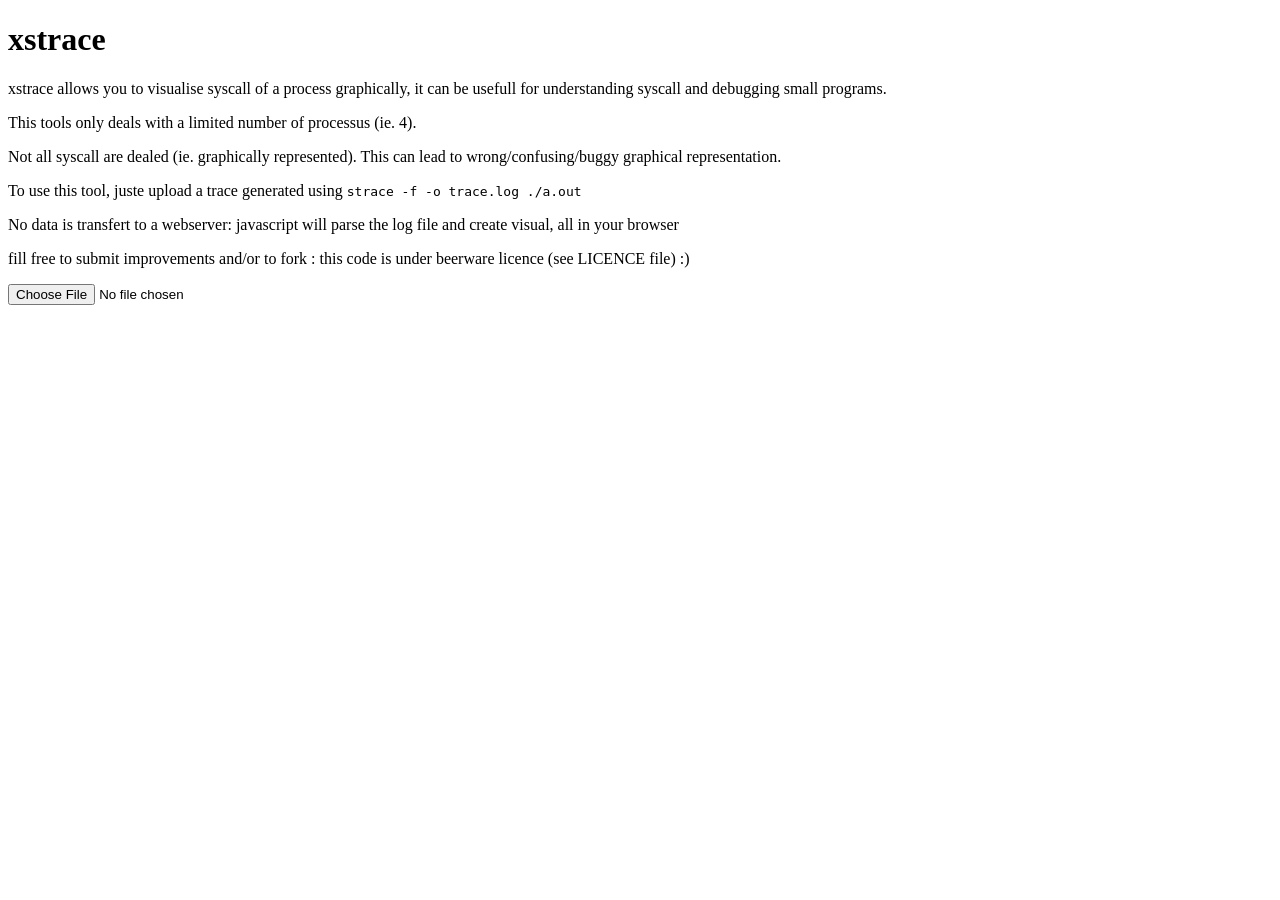
==== xstrace.html @ 34f232c5 "add dup" ====
<!DOCTYPE html>
<html>
  <head>
    <style>
      #SVG{
	  width: 100%;
	  height: 100%;
      }
      
      #SVGdiv {
	  position: absolute;
	  top: 0;
	  left: 0;
	  right: 0;
	  bottom: 0;
      }
    </style>
      
<script src="https://ajax.googleapis.com/ajax/libs/jquery/3.6.1/jquery.min.js"></script>
<script>
  var traces=[];
  var process={}
  var current=0;

  var pending_cb=[];

  function create_line(id,x1,y1,x2,y2){
      var newLine = document.createElementNS('http://www.w3.org/2000/svg','line');
      newLine.setAttribute('id',id);
      newLine.setAttribute('x1',x1);
      newLine.setAttribute('y1',y1);
      newLine.setAttribute('x2',x2);
      newLine.setAttribute('y2',y2);
      newLine.setAttribute('stroke',"black");
      return newLine;
  }
  
  function get(id){
      return $("#SVG")[0].contentDocument.getElementById(id);
  }

  
  function exec_sc(trace,prefix){
      console.log("exec cb: ",trace);
      // update binary
      var bin=trace['raw'].split('"')[1];
      get(prefix+"_BIN").innerHTML=bin;      
  }

  function open_sc(trace,prefix){
      var fd=trace['return']; 
      get(prefix+"_FD"+fd).style.fill="blue";
      // add line
      var f=get(prefix+"_FD"+fd).getBBox();
      var t=get(prefix+"_FD"+fd+"D").getBBox();
      var l=create_line(prefix+"fdl"+fd,f.x+f.width/2,f.y+f.height/2,t.x,t.y+t.height/2);
//      l.style.stroke="black";
      $("#SVG")[0].contentDocument.documentElement.append(l);
      // find free slote in file system:
      var i=0;
      while(i<=16 && get('K_F'+i).innerHTML!='') ++i;
      var fn=trace['raw'].split(',')[1]; // the filename
      get('K_F'+i).innerHTML=fn;
      var g=get('K_F'+i).getBBox();
      $("#SVG")[0].contentDocument.documentElement.append(create_line(prefix+"fdll"+fd,t.x+t.width,t.y+t.height/2,g.x,g.y+g.height/2));
      // TODO: add position and rights in second column
      var r='';
      if (trace['raw'].includes("O_RDWR")) r='RW';
      else if (trace['raw'].includes("O_RDONLY")) r='R';
      else if (trace['raw'].includes("O_WRONLY")) r='W';
      r=r+'/'+0; // 0 is the position in file
      get(prefix+"_FD"+fd+"DT").innerHTML=r;
  }

  
  function close_cb(trace,prefix){
      get(prefix+'_FD'+trace['args']).style.fill="none";
      get(prefix+'_FD'+trace['args']+'DT').innerHTML='';
      // remove lines
      var x=get(prefix+'fdl'+trace['args']);
      if (x!==null) x.remove();
      x=get(prefix+'fdll'+trace['args']);
      if (x!==null) x.remove();
  }

  function readwrite_cb(trace,prefix){
      var col="red";
      if (trace['sc'].includes('read'))  col="green";
      var fd=trace['args'].split(',')[0];
      var x=get(prefix+"_FD"+fd);      
      var l1=get(prefix+'fdl'+fd);
      var l2=get(prefix+'fdll'+fd);
      x.style.stroke=col;
      x.style.fill=col;
      if (l1) l1.style.stroke=col;
      if (l2) l2.style.stroke=col;
      pending_cb.push(function(){
	  x.style.stroke="black";
	  x.style.fill="blue";
	  if (l1) l1.style.stroke="black";
	  if (l2) l2.style.stroke="black";	  
      });
  }

  function dup_cb(trace,prefix){
      console.log("dup sc : ");
      console.log(trace);
      var src=trace['args'];
      var dst=trace['return'];
      // draw a line drom dst fdd to src fdd
      get(prefix+"_FD"+dst).style.fill="blue";   
      var f=get(prefix+"_FD"+dst).getBBox();   
      var t=get(prefix+"_FD"+src+"D").getBBox();
      var l=create_line(prefix+"fdl"+dst,f.x+f.width/2,f.y+f.height/2,t.x,t.y+t.height/2);
      $("#SVG")[0].contentDocument.documentElement.append(l);
  }
  
  var sc_callback={'execve':exec_sc,'openat':open_sc,'close':close_cb,'read':readwrite_cb,'pread64':readwrite_cb,'write':readwrite_cb,'dup':dup_cb};

  function next_trace(){
      console.log("next trace");
      pending_cb.forEach(function(cb){cb();});
      pending_cb=[];
      if (current>=traces.length) return;
      console.log(traces[current]);
      var trace=traces[current];
      if (!(trace['pid'] in process)){ // this is a new process
	  process[trace['pid']]=new Object();
	  process[trace['pid']].id=Object.keys(process).length-1;
	  // set pid
	  get("P"+process[trace['pid']].id+"_PID").innerHTML=trace['pid'];
      }
      var prefix="P"+process[trace['pid']].id;
      // update current sys call
      var csc=get(prefix+"_CURRENT_SC");

      // show current process as the active one:
      get(prefix+"_BOX").style.stroke='red';
      pending_cb.push(function(){
	  get(prefix+"_BOX").style.stroke="black";
      });
      
      csc.innerHTML=trace['raw'].substr(0,30);
      get("CURRENT_TRACE").innerHTML=trace['raw'];
      if (trace['error']===null)
	  csc.style.fill='green';
      else
	  csc.style.fill='red';
      
      pending_cb.push(function(){ // remove text from current sc and add it to last sc
	  console.log("cb...");
	  var txt=csc.innerHTML;
	  for(var i=9;i>0;--i){
	      var a=get(prefix+"_LAST_SC"+i), b=get(prefix+"_LAST_SC"+(i-1));
	      a.innerHTML=b.innerHTML;
	      a.style.fill=b.style.fill;	      
	  }
	  var a=get(prefix+"_LAST_SC0");
	  a.innerHTML=txt;
	  a.style.fill=csc.style.fill;
	  csc.innerHTML="";
	  // get the position of a text box: t.children[0].getExtentOfChar(0)
	  // 
      });

      if (trace['error']===null){
	  if (trace['sc'] in sc_callback)  sc_callback[trace['sc']](trace,prefix);
      }
      
      current+=1;
  }

  function next_trace_ok(){
      next_trace();
      while ((current<traces.length) && (traces[current-1]['error']!==null)) next_trace();
      console.log(traces[current]);
  }

  function init_trace(){
      console.log("init trace");
      // Hide kernel stuff:
      for(var i=0;i<=16;++i)
	  get('K_F'+i).innerHTML=''; // open files
      // TODO: hide all process except P0
      get('P1').style.display="none";
      // for each process, hide text, add fd012 lines
      for(var p=0;p<1;p++){
	  for(var i=0;i<10;++i)
	      get('P'+p+'_LAST_SC'+i).innerHTML='';
	  for(var i=0;i<13;++i)
	      get('P'+p+'_FD'+i+'DT').innerHTML='';
	  for(var i=0;i<3;++i){
	      var f=get('P'+p+"_FD"+i).getBBox();
	      var t=get('P'+p+"_FD"+i+'D').getBBox();
	      var l=create_line('P'+p+"fdl"+i,f.x+f.width/2,f.y+f.height/2,t.x,t.y+t.height/2);
	      $("#SVG")[0].contentDocument.documentElement.append(l);	  
	  }
	  get('P'+p+"_FD"+0+"DT").innerHTML="R/0 (?)";
	  get('P'+p+"_FD"+1+"DT").innerHTML="W/0 (?)";
	  get('P'+p+"_FD"+2+"DT").innerHTML="W/0 (?)";
      }
      next_trace(); // load first trace
  }
  
  function next_trace_init(){
      while((current<traces.length)
	    && (traces[current-1]['sc']!="prlimit64")
	    && (traces[current-1]['args'].includes("RLIMIT_STACK")==false)){
	  next_trace();
      }
  }

  
  $(document).ready(function () {

      $("body").keydown(function(e){
	  if ((e.keyCode==39) || (e.keyCode==32)){
	      next_trace();
	  } else if (e.keyCode==34) {
	      next_trace_ok();
	  }
      });

      
    $('[type=file]').change(function () {
	if (!("files" in this)) {
            alert("File reading not supported in this browser");
        }
        var file = this.files && this.files[0];
        if (!file) {
            return;
        }
        var fileReader = new FileReader();
	
        fileReader.onload = function (e) {
            var text = e.target.result;
	    $("#tracefile").hide();
	    $("#intro").hide();
	    // parsing strace file....
	    line_re = RegExp("([^\\(]*)\\((.*)\\)\\ +=\\ (.*)$");
	    var lines=text.split('\n'),i;
	    for(i=0;i<lines.length;++i){
		var x=lines[i].indexOf(' ')
		if (x==-1) continue;
		pid=lines[i].substr(0,x);
		var raw=lines[i].substr(x+1)
		m=line_re.exec(raw);
		if (m=== null || m.length!=4){ console.log("skip:",m);}
		else {
		    var sc=m[1];
		    var args=m[2];
		    var rets=m[3];
		    var ret=rets,e=null;
		    var x=rets.indexOf(' ');
		    if (x!=-1) {
			ret=rets.substr(0,x);
			e=rets.substr(x+1);
		    }
		    console.log(m);
		    console.log(pid,sc,raw,"return:",ret,"error:",e);
		    traces.push({'pid':pid,'sc':sc,'raw':raw,'return':ret,'error':e,'args':args});
		}
	    }
	    console.log(traces);

	    $("#SVG").show({complete : function(){
		// From now, SVG is load, we can work on it....
		$("#SVG")[0].contentDocument.getElementById('next').onclick=next_trace;
		$("#SVG")[0].contentDocument.getElementById('next_ok').onclick=next_trace_ok;
		$("#SVG")[0].contentDocument.getElementById('BUTTON_START').onclick=next_trace_init;
		init_trace();
	    }});
        };
	
        fileReader.readAsText(this.files[0]);
    });
});
</script>
</head>
  <body>
    <div id="intro">
    <h1> xstrace </h1>
    <p> xstrace allows you to visualise syscall of a process graphically, it can be usefull for understanding
      syscall and debugging small programs.</p>
    <p> This tools only deals with a limited number of processus (ie. 4). </p>
    <p> Not all syscall are dealed (ie. graphically represented). This can lead to wrong/confusing/buggy graphical representation. </p>
    <p> To use this tool, juste upload a trace generated using <code>strace -f -o trace.log ./a.out</code> </p>
    <p> No data is transfert to a webserver: javascript will parse the log file and create visual, all in your browser </p>
    <p> fill free to submit improvements and/or to fork : this code is under beerware licence (see LICENCE file) :)</p>
    </div>
    
  <input id="tracefile" type="file">
  
  <div class="SVGdiv">
    <object id="SVG" data="xstrace.svg" type="image/svg+xml" style="display:none;"></object>
  </div>

</body>
</html>
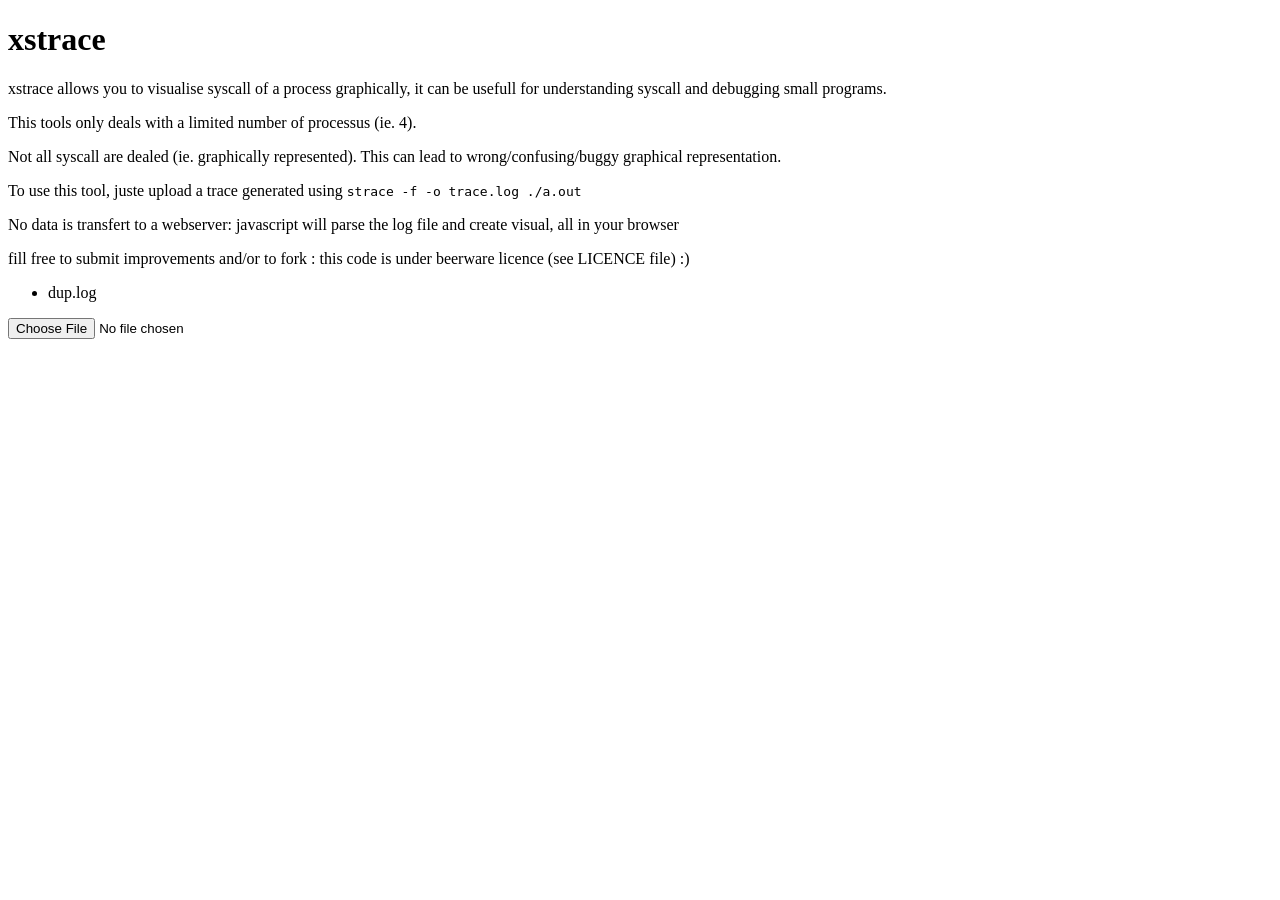
==== commit 731d7217: "add log into repo, add support for dup and dup2" ====
--- a/xstrace.html
+++ b/xstrace.html
@@ -84,6 +84,7 @@
   }
 
   function readwrite_cb(trace,prefix){
+      // TODO: update fd offset value
       var col="red";
       if (trace['sc'].includes('read'))  col="green";
       var fd=trace['args'].split(',')[0];
@@ -115,7 +116,68 @@
       $("#SVG")[0].contentDocument.documentElement.append(l);
   }
   
-  var sc_callback={'execve':exec_sc,'openat':open_sc,'close':close_cb,'read':readwrite_cb,'pread64':readwrite_cb,'write':readwrite_cb,'dup':dup_cb};
+  function dup2_cb(trace,prefix){
+      console.log("dup2 sc : ");
+
+      var src=trace['args'].split(",")[0].trim();
+      var dst=trace['args'].split(",")[1].trim();
+      // first reset dst         
+      var l=get(prefix+'fdl'+dst);
+      if (l!==null)  l.remove();
+      l=get(prefix+'fdll'+dst);
+      if (l!==null)  l.remove();
+      // draw a line drom dst fdd to src fdd
+      get(prefix+"_FD"+dst).style.fill="blue";   
+      var f=get(prefix+"_FD"+dst).getBBox();   
+      var t=get(prefix+"_FD"+src+"D").getBBox();
+      var l=create_line(prefix+"fdl"+dst,f.x+f.width/2,f.y+f.height/2,t.x,t.y+t.height/2);
+      $("#SVG")[0].contentDocument.documentElement.append(l);
+  }
+
+  function pipe_cb(trace,prefix){
+      var p=trace['args'].split(',');
+      var pin=p[0].substring(1);
+      var pout=p[1].substring(0,p[1].length-1);
+      console.log(pin,pout);
+      get(prefix+"_FD"+pin).style.fill="blue";
+      get(prefix+"_FD"+pout).style.fill="blue";
+      // add line
+      var f=get(prefix+"_FD"+pin).getBBox();
+      var t=get(prefix+"_FD"+pin+"D").getBBox();
+      var l=create_line(prefix+"fdl"+pin,f.x+f.width/2,f.y+f.height/2,t.x,t.y+t.height/2);
+      $("#SVG")[0].contentDocument.documentElement.append(l);;
+      // add line
+      var f=get(prefix+"_FD"+pout).getBBox();
+      var t=get(prefix+"_FD"+pout+"D").getBBox();
+      var l=create_line(prefix+"fdl"+pout,f.x+f.width/2,f.y+f.height/2,t.x,t.y+t.height/2);
+      $("#SVG")[0].contentDocument.documentElement.append(l);
+      // find free slote in file system:
+      var i=0;
+      while(i<=16 && get('K_F'+i).innerHTML!='') ++i;
+      var fn=trace['raw'].split(',')[1]; // the filename
+      get('K_F'+i).innerHTML=fn;
+      var g=get('K_F'+i).getBBox();
+      $("#SVG")[0].contentDocument.documentElement.append(create_line(prefix+"fdll"+fd,t.x+t.width,t.y+t.height/2,g.x,g.y+g.height/2));
+      // TODO: add position and rights in second column
+      var r='';
+      if (trace['raw'].includes("O_RDWR")) r='RW';
+      else if (trace['raw'].includes("O_RDONLY")) r='R';
+      else if (trace['raw'].includes("O_WRONLY")) r='W';
+      r=r+'/ - '; // no offset for pipe
+      get(prefix+"_FD"+fd+"DT").innerHTML=r;
+      
+  }
+  
+  
+  var sc_callback={'execve':exec_sc,
+		   'openat':open_sc,
+		   'close':close_cb,
+		   'read':readwrite_cb,
+		   'pread64':readwrite_cb,
+		   'write':readwrite_cb,
+		   'dup':dup_cb,
+		   'dup2':dup2_cb,
+		   'pipe2':pipe_cb};
 
   function next_trace(){
       console.log("next trace");
@@ -210,30 +272,8 @@
       }
   }
 
-  
-  $(document).ready(function () {
-
-      $("body").keydown(function(e){
-	  if ((e.keyCode==39) || (e.keyCode==32)){
-	      next_trace();
-	  } else if (e.keyCode==34) {
-	      next_trace_ok();
-	  }
-      });
-
-      
-    $('[type=file]').change(function () {
-	if (!("files" in this)) {
-            alert("File reading not supported in this browser");
-        }
-        var file = this.files && this.files[0];
-        if (!file) {
-            return;
-        }
-        var fileReader = new FileReader();
-	
-        fileReader.onload = function (e) {
-            var text = e.target.result;
+
+  	function load_strace(text){	    
 	    $("#tracefile").hide();
 	    $("#intro").hide();
 	    // parsing strace file....
@@ -270,6 +310,37 @@
 		$("#SVG")[0].contentDocument.getElementById('BUTTON_START').onclick=next_trace_init;
 		init_trace();
 	    }});
+	}
+  
+  
+  $(document).ready(function () {
+
+      $("body").keydown(function(e){
+	  if ((e.keyCode==39) || (e.keyCode==32)){
+	      next_trace();
+	  } else if (e.keyCode==34) {
+	      next_trace_ok();
+	  }
+      });
+
+      $("#example_trace li").click(function(t){
+	  console.log(t);
+	  var url='https://github.com/allali/xstrace/tree/main/sample/'+$(this).text();
+      });
+      
+    $('[type=file]').change(function () {
+	if (!("files" in this)) {
+            alert("File reading not supported in this browser");
+        }
+        var file = this.files && this.files[0];
+        if (!file) {
+            return;
+        }
+        var fileReader = new FileReader();
+
+        fileReader.onload = function (e) {
+            var text = e.target.result;
+	    load_strace(text);
         };
 	
         fileReader.readAsText(this.files[0]);
@@ -287,6 +358,9 @@
     <p> To use this tool, juste upload a trace generated using <code>strace -f -o trace.log ./a.out</code> </p>
     <p> No data is transfert to a webserver: javascript will parse the log file and create visual, all in your browser </p>
     <p> fill free to submit improvements and/or to fork : this code is under beerware licence (see LICENCE file) :)</p>
+    <ul id="example_trace">
+      <li> dup.log </li>
+    </ul>
     </div>
     
   <input id="tracefile" type="file">
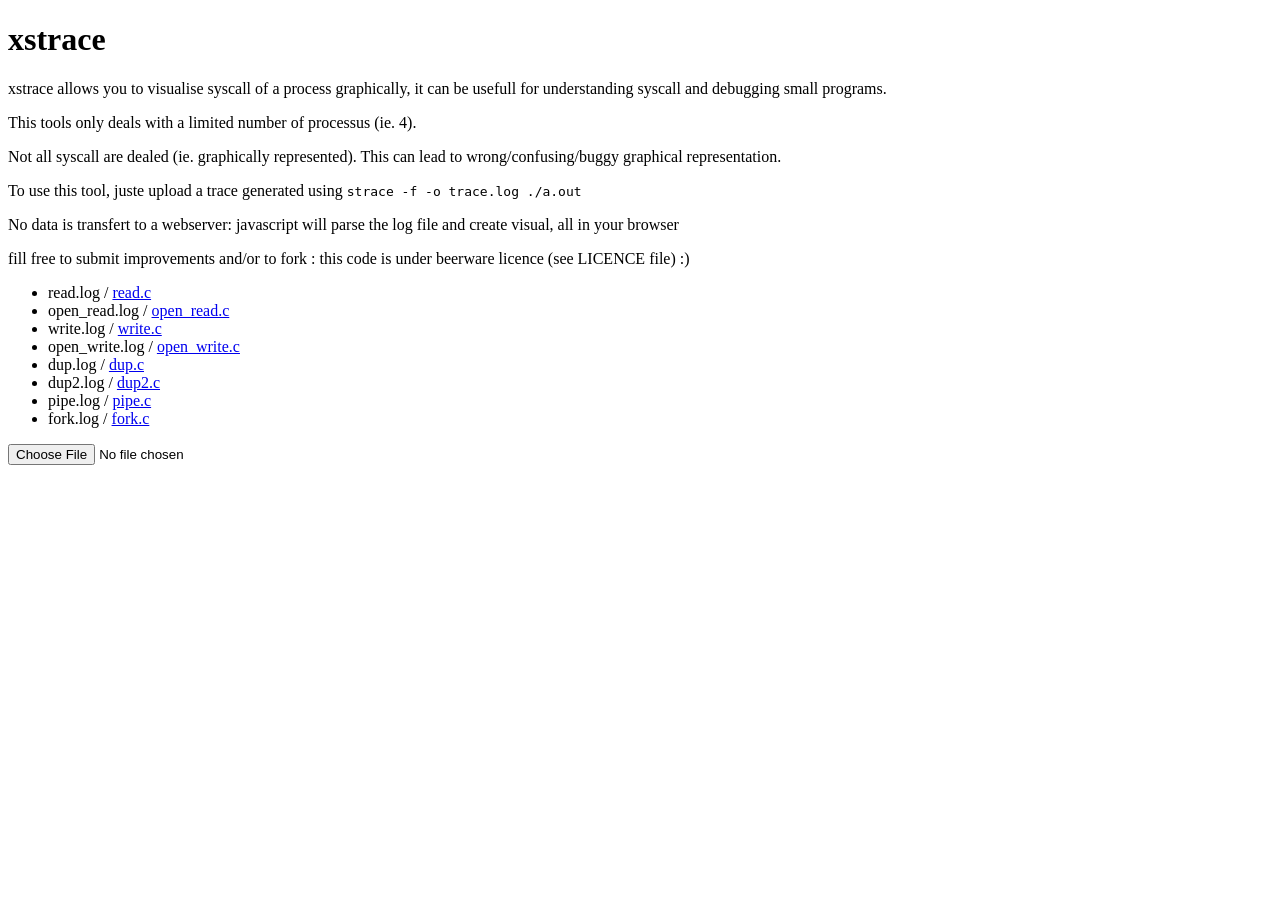
==== commit c662f85a: "add pipe syscall" ====
--- a/xstrace.html
+++ b/xstrace.html
@@ -40,14 +40,15 @@
   }
 
   
-  function exec_sc(trace,prefix){
+  function exec_cb(trace,prefix){
       console.log("exec cb: ",trace);
       // update binary
       var bin=trace['raw'].split('"')[1];
-      get(prefix+"_BIN").innerHTML=bin;      
-  }
-
-  function open_sc(trace,prefix){
+      get(prefix+"_BIN").innerHTML=bin;
+      $("#SVG")[0].contentDocument.getElementById('BUTTON_START_G').style.display='block';
+  }
+
+  function open_cb(trace,prefix){
       var fd=trace['return']; 
       get(prefix+"_FD"+fd).style.fill="blue";
       // add line
@@ -136,48 +137,52 @@
 
   function pipe_cb(trace,prefix){
       var p=trace['args'].split(',');
-      var pin=p[0].substring(1);
-      var pout=p[1].substring(0,p[1].length-1);
+      var pin=p[0].substring(1).trim();
+      var pout=p[1].substring(0,p[1].length-1).trim();
       console.log(pin,pout);
       get(prefix+"_FD"+pin).style.fill="blue";
       get(prefix+"_FD"+pout).style.fill="blue";
-      // add line
+      
+      // find free pipe in kernel system:
+      var i=0;
+      while(i<=5 && get('K_P'+i).style.stroke!='white') ++i;
+      get('K_P'+i).style.stroke='black';      
+      var g=get('K_P'+i).getBBox();
+      
+      // add line for pin
       var f=get(prefix+"_FD"+pin).getBBox();
       var t=get(prefix+"_FD"+pin+"D").getBBox();
       var l=create_line(prefix+"fdl"+pin,f.x+f.width/2,f.y+f.height/2,t.x,t.y+t.height/2);
-      $("#SVG")[0].contentDocument.documentElement.append(l);;
-      // add line
+      $("#SVG")[0].contentDocument.documentElement.append(l);      
+      $("#SVG")[0].contentDocument.documentElement.append(create_line(prefix+"fdll"+pin,t.x+t.width,t.y+t.height/2,g.x,g.y+g.height/4));
+      get(prefix+"_FD"+pin+"DT").innerHTML='R';
+      
+      // add line for pout
       var f=get(prefix+"_FD"+pout).getBBox();
       var t=get(prefix+"_FD"+pout+"D").getBBox();
       var l=create_line(prefix+"fdl"+pout,f.x+f.width/2,f.y+f.height/2,t.x,t.y+t.height/2);
-      $("#SVG")[0].contentDocument.documentElement.append(l);
-      // find free slote in file system:
-      var i=0;
-      while(i<=16 && get('K_F'+i).innerHTML!='') ++i;
-      var fn=trace['raw'].split(',')[1]; // the filename
-      get('K_F'+i).innerHTML=fn;
-      var g=get('K_F'+i).getBBox();
-      $("#SVG")[0].contentDocument.documentElement.append(create_line(prefix+"fdll"+fd,t.x+t.width,t.y+t.height/2,g.x,g.y+g.height/2));
-      // TODO: add position and rights in second column
-      var r='';
-      if (trace['raw'].includes("O_RDWR")) r='RW';
-      else if (trace['raw'].includes("O_RDONLY")) r='R';
-      else if (trace['raw'].includes("O_WRONLY")) r='W';
-      r=r+'/ - '; // no offset for pipe
-      get(prefix+"_FD"+fd+"DT").innerHTML=r;
-      
-  }
-  
-  
-  var sc_callback={'execve':exec_sc,
-		   'openat':open_sc,
+      $("#SVG")[0].contentDocument.documentElement.append(l);            
+      $("#SVG")[0].contentDocument.documentElement.append(create_line(prefix+"fdll"+pout,t.x+t.width,t.y+t.height/2,g.x,g.y+3*g.height/4));
+      get(prefix+"_FD"+pout+"DT").innerHTML='W';
+      
+  }
+
+  function prlimit_cb(trace,prefix){
+      console.log('prlimit');
+      if (trace['args'].includes("RLIMIT_STACK"))
+	  $("#SVG")[0].contentDocument.getElementById('BUTTON_START_G').style.display='none';
+  }
+  
+  var sc_callback={'execve':exec_cb,
+		   'openat':open_cb,
 		   'close':close_cb,
 		   'read':readwrite_cb,
 		   'pread64':readwrite_cb,
 		   'write':readwrite_cb,
 		   'dup':dup_cb,
 		   'dup2':dup2_cb,
-		   'pipe2':pipe_cb};
+		   'pipe2':pipe_cb,
+		   'prlimit64':prlimit_cb};
 
   function next_trace(){
       console.log("next trace");
@@ -243,6 +248,8 @@
       // Hide kernel stuff:
       for(var i=0;i<=16;++i)
 	  get('K_F'+i).innerHTML=''; // open files
+      for(var i=0;i<=5;++i)
+	  get('K_P'+i).style.stroke='white'; // hide pipes
       // TODO: hide all process except P0
       get('P1').style.display="none";
       // for each process, hide text, add fd012 lines
@@ -261,6 +268,8 @@
 	  get('P'+p+"_FD"+1+"DT").innerHTML="W/0 (?)";
 	  get('P'+p+"_FD"+2+"DT").innerHTML="W/0 (?)";
       }
+      // hide skip libraries loading button
+      $("#SVG")[0].contentDocument.getElementById('BUTTON_START_G').style.display='none';
       next_trace(); // load first trace
   }
   
@@ -273,48 +282,56 @@
   }
 
 
-  	function load_strace(text){	    
-	    $("#tracefile").hide();
-	    $("#intro").hide();
-	    // parsing strace file....
-	    line_re = RegExp("([^\\(]*)\\((.*)\\)\\ +=\\ (.*)$");
-	    var lines=text.split('\n'),i;
-	    for(i=0;i<lines.length;++i){
-		var x=lines[i].indexOf(' ')
-		if (x==-1) continue;
-		pid=lines[i].substr(0,x);
-		var raw=lines[i].substr(x+1)
-		m=line_re.exec(raw);
-		if (m=== null || m.length!=4){ console.log("skip:",m);}
-		else {
-		    var sc=m[1];
-		    var args=m[2];
-		    var rets=m[3];
-		    var ret=rets,e=null;
-		    var x=rets.indexOf(' ');
-		    if (x!=-1) {
-			ret=rets.substr(0,x);
-			e=rets.substr(x+1);
-		    }
-		    console.log(m);
-		    console.log(pid,sc,raw,"return:",ret,"error:",e);
-		    traces.push({'pid':pid,'sc':sc,'raw':raw,'return':ret,'error':e,'args':args});
-		}
-	    }
-	    console.log(traces);
-
-	    $("#SVG").show({complete : function(){
-		// From now, SVG is load, we can work on it....
-		$("#SVG")[0].contentDocument.getElementById('next').onclick=next_trace;
-		$("#SVG")[0].contentDocument.getElementById('next_ok').onclick=next_trace_ok;
-		$("#SVG")[0].contentDocument.getElementById('BUTTON_START').onclick=next_trace_init;
-		init_trace();
-	    }});
-	}
+  function load_strace(text){	    
+      $("#tracefile").hide();
+      $("#intro").hide();
+      // parsing strace file....
+      line_re = RegExp("([^\\(]*)\\((.*)\\)\\ +=\\ (.*)$");
+      var lines=text.split('\n'),i;
+      for(i=0;i<lines.length;++i){
+	  var x=lines[i].indexOf(' ')
+	  if (x==-1) continue;
+	  pid=lines[i].substr(0,x);
+	  var raw=lines[i].substr(x+1)
+	  m=line_re.exec(raw);
+	  if (m=== null || m.length!=4){ console.log("skip:",m);}
+	  else {
+	      var sc=m[1];
+	      var args=m[2];
+	      var rets=m[3];
+	      var ret=rets,e=null;
+	      var x=rets.indexOf(' ');
+	      if (x!=-1) {
+		  ret=rets.substr(0,x);
+		  e=rets.substr(x+1);
+	      }
+	      console.log(m);
+	      console.log(pid,sc,raw,"return:",ret,"error:",e);
+	      traces.push({'pid':pid,'sc':sc,'raw':raw,'return':ret,'error':e,'args':args});
+	  }
+      }
+      console.log(traces);
+
+      $("#SVG").show({complete : function(){
+	  // From now, SVG is load, we can work on it....
+	  $("#SVG")[0].contentDocument.getElementById('next').onclick=next_trace;
+	  $("#SVG")[0].contentDocument.getElementById('next_ok').onclick=next_trace_ok;
+	  $("#SVG")[0].contentDocument.getElementById('BUTTON_START').onclick=next_trace_init;
+	  init_trace();
+      }});
+  }
   
   
   $(document).ready(function () {
 
+      examples=["read","open_read","write","open_write","dup","dup2","pipe","fork"];
+      $.each(examples, function(i){
+	  console.log("add example:"+i);
+	  var e=examples[i];
+	  $('#example_trace').append(
+	      '<li> <span class="trace">'+e+'.log</span> / <a href="https://github.com/allali/xstrace/blob/main/sample/'+e+'.c">'+e+'.c</a></li>');
+      });
+      
       $("body").keydown(function(e){
 	  if ((e.keyCode==39) || (e.keyCode==32)){
 	      next_trace();
@@ -323,9 +340,13 @@
 	  }
       });
 
-      $("#example_trace li").click(function(t){
+      $("#example_trace li span.trace").click(function(t){
 	  console.log(t);
-	  var url='https://github.com/allali/xstrace/tree/main/sample/'+$(this).text();
+	  console.log($(this).text());
+	  var url='https://raw.githubusercontent.com/allali/xstrace/main/sample/'+$(this).text().trim();
+	  $.ajax({url:url}).done(function(data){
+	      load_strace(data);
+	  });
       });
       
     $('[type=file]').change(function () {
@@ -359,7 +380,6 @@
     <p> No data is transfert to a webserver: javascript will parse the log file and create visual, all in your browser </p>
     <p> fill free to submit improvements and/or to fork : this code is under beerware licence (see LICENCE file) :)</p>
     <ul id="example_trace">
-      <li> dup.log </li>
     </ul>
     </div>
     
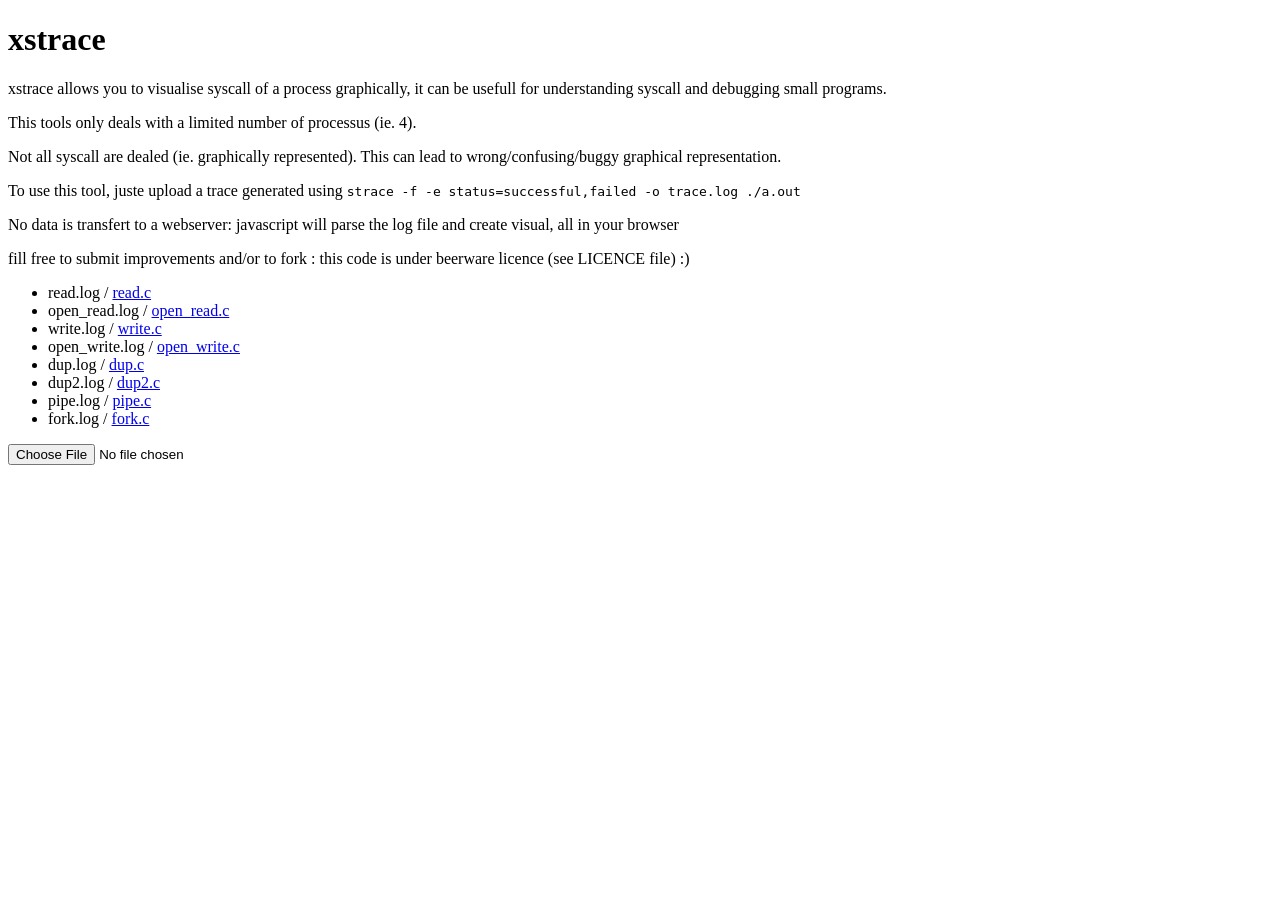
==== commit 408875e1: "start support for fork" ====
--- a/xstrace.html
+++ b/xstrace.html
@@ -167,10 +167,62 @@
       
   }
 
+  function exit_cb(trace,prefix){
+      get(prefix+'_BOX').style.fill='grey';
+      get(prefix+'_RETURN').innerHTML=trace['args'];
+  }
+
   function prlimit_cb(trace,prefix){
       console.log('prlimit');
       if (trace['args'].includes("RLIMIT_STACK"))
 	  $("#SVG")[0].contentDocument.getElementById('BUTTON_START_G').style.display='none';
+  }
+
+
+  function clone_cb(trace,prefix){
+      // fork: find a free process....
+      child_pid=trace['return'].trim();
+      process[child_pid] = new Object();
+      process[child_pid].id=Object.keys(process).length-1;
+      child_prefix='P'+process[child_pid].id;
+      
+      get(child_prefix+"_PID").innerHTML=child_pid;
+      get(child_prefix).style.display="block";
+      // copy binary name
+      get(child_prefix+'_BIN').innerHTML=get(prefix+'_BIN').innerHTML;      
+      // copy sys call trace
+      for(var i=0;i<10;++i){
+	  get(child_prefix+'_LAST_SC'+i).innerHTML=get(prefix+'_LAST_SC'+i).innerHTML;
+	  get(child_prefix+'_LAST_SC'+i).style.fill=get(prefix+'_LAST_SC'+i).style.fill;
+      }
+      get(child_prefix+'_CURRENT_SC').innerHTML=get(prefix+'_CURRENT_SC').innerHTML;
+      get(child_prefix+'_CURRENT_SC').style.fill=get(prefix+'_CURRENT_SC').style.fill;
+      // copy fd table
+      //   copy fdd      
+      for(var i=0;i<13;++i)
+	  get(child_prefix+'_FD'+i+'DT').innerHTML=get(prefix+'_FD'+i+'DT').innerHTML;
+      // copy FD style
+      for(var i=0;i<13;++i)
+	  get(child_prefix+'_FD'+i).style.stroke=get(prefix+'_FD'+i).style.stroke;
+      // copy FD to FDD line
+      // get 
+      for(var i=0;i<13;++i){
+	  var l=get(prefix+"fdl"+i);
+	  if (l){
+	      console.log(l,l.x1,l.x2);
+	      var f=get(child_prefix+"_FD"+i).getBBox();
+	      var x=f.x+f.width/2;
+	      var y=f.y+f.height/2;
+	      var l=create_line(child_prefix+"fdl"+i,
+				x,y,
+				x+(l.getAttribute("x2")-l.getAttribute("x1")),
+				y+(l.getAttribute("y2")-l.getAttribute("y1")));
+	      $("#SVG")[0].contentDocument.documentElement.append(l);
+	  }
+      }
+      
+      
+      
   }
   
   var sc_callback={'execve':exec_cb,
@@ -182,7 +234,9 @@
 		   'dup':dup_cb,
 		   'dup2':dup2_cb,
 		   'pipe2':pipe_cb,
-		   'prlimit64':prlimit_cb};
+		   'prlimit64':prlimit_cb,
+		   'exit_group':exit_cb,
+		   'clone':clone_cb};
 
   function next_trace(){
       console.log("next trace");
@@ -253,20 +307,23 @@
       // TODO: hide all process except P0
       get('P1').style.display="none";
       // for each process, hide text, add fd012 lines
-      for(var p=0;p<1;p++){
+      for(var p=0;p<2;p++){
+	  get('P'+p+'_RETURN').innerHTML='';
 	  for(var i=0;i<10;++i)
 	      get('P'+p+'_LAST_SC'+i).innerHTML='';
 	  for(var i=0;i<13;++i)
 	      get('P'+p+'_FD'+i+'DT').innerHTML='';
-	  for(var i=0;i<3;++i){
-	      var f=get('P'+p+"_FD"+i).getBBox();
-	      var t=get('P'+p+"_FD"+i+'D').getBBox();
-	      var l=create_line('P'+p+"fdl"+i,f.x+f.width/2,f.y+f.height/2,t.x,t.y+t.height/2);
-	      $("#SVG")[0].contentDocument.documentElement.append(l);	  
-	  }
-	  get('P'+p+"_FD"+0+"DT").innerHTML="R/0 (?)";
-	  get('P'+p+"_FD"+1+"DT").innerHTML="W/0 (?)";
-	  get('P'+p+"_FD"+2+"DT").innerHTML="W/0 (?)";
+	  if (p==0){
+	      for(var i=0;i<3;++i){
+		  var f=get('P'+p+"_FD"+i).getBBox();
+		  var t=get('P'+p+"_FD"+i+'D').getBBox();
+		  var l=create_line('P'+p+"fdl"+i,f.x+f.width/2,f.y+f.height/2,t.x,t.y+t.height/2);
+		  $("#SVG")[0].contentDocument.documentElement.append(l);	  
+	      }
+	      get('P'+p+"_FD"+0+"DT").innerHTML="R/0 (?)";
+	      get('P'+p+"_FD"+1+"DT").innerHTML="W/0 (?)";
+	      get('P'+p+"_FD"+2+"DT").innerHTML="W/0 (?)";
+	  }
       }
       // hide skip libraries loading button
       $("#SVG")[0].contentDocument.getElementById('BUTTON_START_G').style.display='none';
@@ -294,7 +351,14 @@
 	  pid=lines[i].substr(0,x);
 	  var raw=lines[i].substr(x+1)
 	  m=line_re.exec(raw);
-	  if (m=== null || m.length!=4){ console.log("skip:",m);}
+	  if (m=== null || m.length!=4){	      
+	      console.log("skip:",raw);
+	      if (raw.includes('+++ exited')){
+		  v=raw.split(" ");
+		  console.log(v);
+		  traces.push({'pid':pid,'sc':'exit_group','raw':v[3],'return':'?','error':null,'args':''});
+	      }
+	  }
 	  else {
 	      var sc=m[1];
 	      var args=m[2];
@@ -305,12 +369,12 @@
 		  ret=rets.substr(0,x);
 		  e=rets.substr(x+1);
 	      }
-	      console.log(m);
-	      console.log(pid,sc,raw,"return:",ret,"error:",e);
+	      //console.log(m);
+	      //console.log(pid,sc,raw,"return:",ret,"error:",e);
 	      traces.push({'pid':pid,'sc':sc,'raw':raw,'return':ret,'error':e,'args':args});
 	  }
       }
-      console.log(traces);
+      //console.log(traces);
 
       $("#SVG").show({complete : function(){
 	  // From now, SVG is load, we can work on it....
@@ -376,7 +440,7 @@
       syscall and debugging small programs.</p>
     <p> This tools only deals with a limited number of processus (ie. 4). </p>
     <p> Not all syscall are dealed (ie. graphically represented). This can lead to wrong/confusing/buggy graphical representation. </p>
-    <p> To use this tool, juste upload a trace generated using <code>strace -f -o trace.log ./a.out</code> </p>
+    <p> To use this tool, juste upload a trace generated using <code>strace -f -e status=successful,failed -o trace.log ./a.out</code> </p>
     <p> No data is transfert to a webserver: javascript will parse the log file and create visual, all in your browser </p>
     <p> fill free to submit improvements and/or to fork : this code is under beerware licence (see LICENCE file) :)</p>
     <ul id="example_trace">
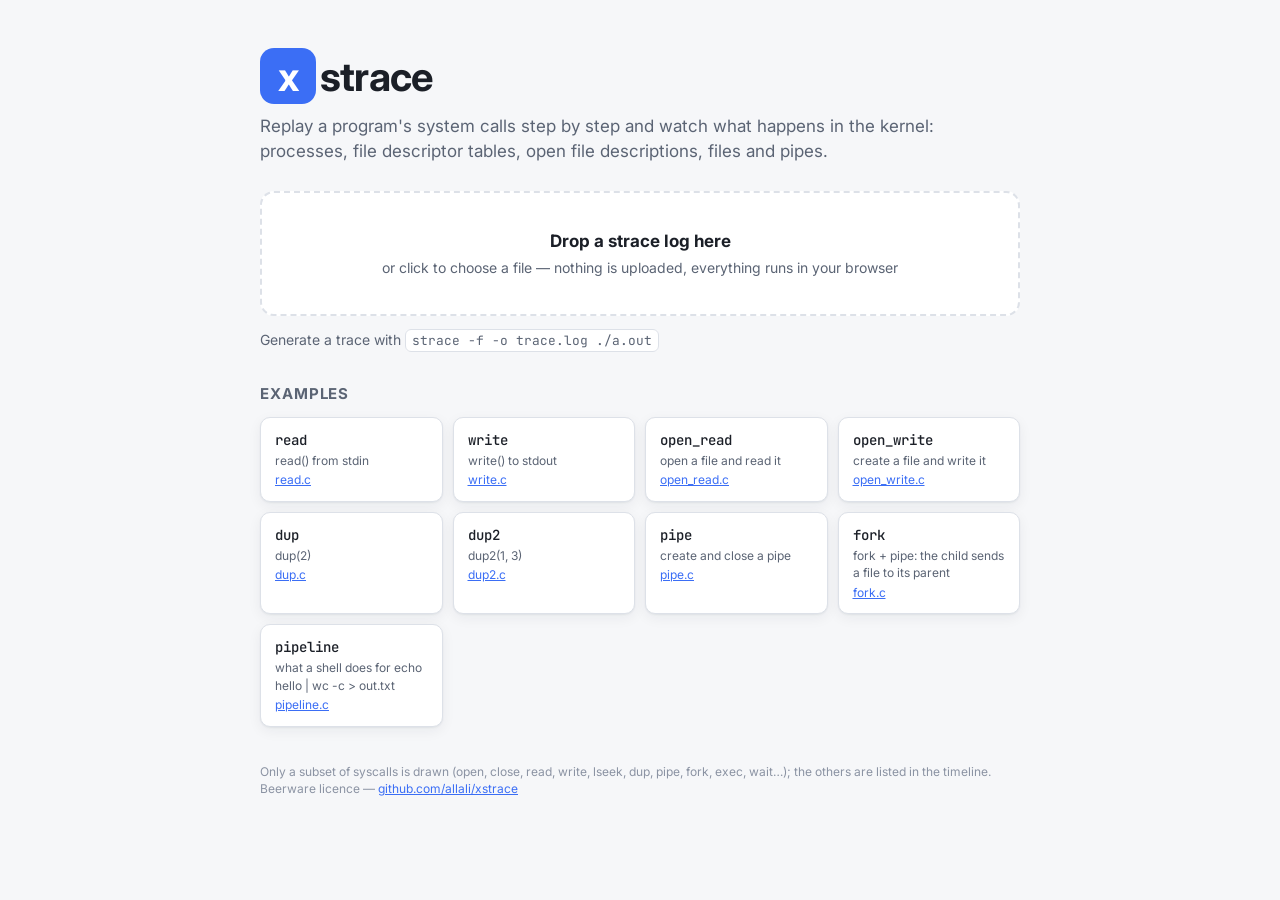
==== commit a1ddf388: "rewrite viewer: kernel state simulator and animated html page - js/model.js: strace parser (pid pref" ====
--- a/xstrace.html
+++ b/xstrace.html
@@ -1,457 +1,110 @@
 <!DOCTYPE html>
-<html>
-  <head>
-    <style>
-      #SVG{
-	  width: 100%;
-	  height: 100%;
-      }
-      
-      #SVGdiv {
-	  position: absolute;
-	  top: 0;
-	  left: 0;
-	  right: 0;
-	  bottom: 0;
-      }
-    </style>
-      
-<script src="https://ajax.googleapis.com/ajax/libs/jquery/3.6.1/jquery.min.js"></script>
-<script>
-  var traces=[];
-  var process={}
-  var current=0;
+<html lang="en">
+<head>
+  <meta charset="utf-8">
+  <meta name="viewport" content="width=device-width, initial-scale=1">
+  <title>xstrace</title>
+  <link rel="preconnect" href="https://fonts.googleapis.com">
+  <link href="https://fonts.googleapis.com/css2?family=Inter:wght@400;500;600;700&family=JetBrains+Mono:wght@400;500&display=swap" rel="stylesheet">
+  <link rel="stylesheet" href="css/xstrace.css">
+</head>
+<body>
 
-  var pending_cb=[];
+  <!-- ===================== intro / loading screen ===================== -->
+  <section id="intro">
+    <div class="intro-inner">
+      <h1><span class="logo">x</span>strace</h1>
+      <p class="lead">Replay a program's system calls step by step and watch what happens in the kernel:
+        processes, file descriptor tables, open file descriptions, files and pipes.</p>
 
-  function create_line(id,x1,y1,x2,y2){
-      var newLine = document.createElementNS('http://www.w3.org/2000/svg','line');
-      newLine.setAttribute('id',id);
-      newLine.setAttribute('x1',x1);
-      newLine.setAttribute('y1',y1);
-      newLine.setAttribute('x2',x2);
-      newLine.setAttribute('y2',y2);
-      newLine.setAttribute('stroke',"black");
-      return newLine;
-  }
-  
-  function get(id){
-      return $("#SVG")[0].contentDocument.getElementById(id);
-  }
+      <label id="drop" for="file">
+        <input id="file" type="file" accept=".log,.txt,.strace,text/plain">
+        <strong>Drop a strace log here</strong>
+        <span>or click to choose a file — nothing is uploaded, everything runs in your browser</span>
+      </label>
 
-  
-  function exec_cb(trace,prefix){
-      console.log("exec cb: ",trace);
-      // update binary
-      var bin=trace['raw'].split('"')[1];
-      get(prefix+"_BIN").innerHTML=bin;
-      $("#SVG")[0].contentDocument.getElementById('BUTTON_START_G').style.display='block';
-  }
+      <p class="howto">Generate a trace with
+        <code>strace -f -o trace.log ./a.out</code></p>
 
-  function open_cb(trace,prefix){
-      var fd=trace['return']; 
-      get(prefix+"_FD"+fd).style.fill="blue";
-      // add line
-      var f=get(prefix+"_FD"+fd).getBBox();
-      var t=get(prefix+"_FD"+fd+"D").getBBox();
-      var l=create_line(prefix+"fdl"+fd,f.x+f.width/2,f.y+f.height/2,t.x,t.y+t.height/2);
-//      l.style.stroke="black";
-      $("#SVG")[0].contentDocument.documentElement.append(l);
-      // find free slote in file system:
-      var i=0;
-      while(i<=16 && get('K_F'+i).innerHTML!='') ++i;
-      var fn=trace['raw'].split(',')[1]; // the filename
-      get('K_F'+i).innerHTML=fn;
-      var g=get('K_F'+i).getBBox();
-      $("#SVG")[0].contentDocument.documentElement.append(create_line(prefix+"fdll"+fd,t.x+t.width,t.y+t.height/2,g.x,g.y+g.height/2));
-      // TODO: add position and rights in second column
-      var r='';
-      if (trace['raw'].includes("O_RDWR")) r='RW';
-      else if (trace['raw'].includes("O_RDONLY")) r='R';
-      else if (trace['raw'].includes("O_WRONLY")) r='W';
-      r=r+'/'+0; // 0 is the position in file
-      get(prefix+"_FD"+fd+"DT").innerHTML=r;
-  }
+      <h2>Examples</h2>
+      <div id="examples"></div>
 
-  
-  function close_cb(trace,prefix){
-      get(prefix+'_FD'+trace['args']).style.fill="none";
-      get(prefix+'_FD'+trace['args']+'DT').innerHTML='';
-      // remove lines
-      var x=get(prefix+'fdl'+trace['args']);
-      if (x!==null) x.remove();
-      x=get(prefix+'fdll'+trace['args']);
-      if (x!==null) x.remove();
-  }
+      <p class="foot">Only a subset of syscalls is drawn (open, close, read, write, lseek, dup, pipe, fork, exec, wait…);
+        the others are listed in the timeline. Beerware licence — <a href="https://github.com/allali/xstrace">github.com/allali/xstrace</a></p>
+    </div>
+  </section>
 
-  function readwrite_cb(trace,prefix){
-      // TODO: update fd offset value
-      var col="red";
-      if (trace['sc'].includes('read'))  col="green";
-      var fd=trace['args'].split(',')[0];
-      var x=get(prefix+"_FD"+fd);      
-      var l1=get(prefix+'fdl'+fd);
-      var l2=get(prefix+'fdll'+fd);
-      x.style.stroke=col;
-      x.style.fill=col;
-      if (l1) l1.style.stroke=col;
-      if (l2) l2.style.stroke=col;
-      pending_cb.push(function(){
-	  x.style.stroke="black";
-	  x.style.fill="blue";
-	  if (l1) l1.style.stroke="black";
-	  if (l2) l2.style.stroke="black";	  
-      });
-  }
+  <!-- ============================ viewer ============================== -->
+  <section id="viewer" hidden>
+    <header id="bar">
+      <button id="home" class="ghost" title="Load another trace">
+        <span class="logo">x</span><span id="trace-name">strace</span>
+      </button>
+      <div class="transport">
+        <button id="b-first" title="Start (Home)"><svg viewBox="0 0 16 16"><path d="M3 3h2v10H3zM13 3v10L6 8z"/></svg></button>
+        <button id="b-prev" title="Previous (←)"><svg viewBox="0 0 16 16"><path d="M11 3v10L4 8z"/></svg></button>
+        <button id="b-play" class="primary" title="Play / pause (P)"><svg viewBox="0 0 16 16"><path d="M5 3v10l8-5z"/></svg></button>
+        <button id="b-next" title="Next (→ or space)"><svg viewBox="0 0 16 16"><path d="M4 3v10l6-5zM11 3h2v10h-2z"/></svg></button>
+        <button id="b-last" title="End (End)"><svg viewBox="0 0 16 16"><path d="M3 3v10l7-5zM11 3h2v10h-2z"/></svg></button>
+      </div>
+      <input id="scrub" type="range" min="0" value="0" aria-label="Position in trace">
+      <span id="counter">0 / 0</span>
+      <label class="speed" title="Playback speed">speed
+        <input id="speed" type="range" min="0.25" max="4" step="0.25" value="1">
+      </label>
+      <label class="toggle" title="Skip the dynamic loader and syscalls that are not drawn">
+        <input id="focus" type="checkbox" checked> focus
+      </label>
+    </header>
 
-  function dup_cb(trace,prefix){
-      console.log("dup sc : ");
-      console.log(trace);
-      var src=trace['args'];
-      var dst=trace['return'];
-      // draw a line drom dst fdd to src fdd
-      get(prefix+"_FD"+dst).style.fill="blue";   
-      var f=get(prefix+"_FD"+dst).getBBox();   
-      var t=get(prefix+"_FD"+src+"D").getBBox();
-      var l=create_line(prefix+"fdl"+dst,f.x+f.width/2,f.y+f.height/2,t.x,t.y+t.height/2);
-      $("#SVG")[0].contentDocument.documentElement.append(l);
-  }
-  
-  function dup2_cb(trace,prefix){
-      console.log("dup2 sc : ");
+    <div id="main">
+      <div id="stage-wrap">
+        <div id="stage">
+          <svg id="wires" aria-hidden="true">
+            <defs>
+              <marker id="arrow" viewBox="0 0 10 10" refX="9" refY="5" markerWidth="7" markerHeight="7" orient="auto-start-reverse">
+                <path d="M0,1 L9,5 L0,9 z" fill="context-stroke"></path>
+              </marker>
+            </defs>
+            <g id="wire-layer"></g>
+            <g id="packet-layer"></g>
+          </svg>
+          <div class="col" id="col-procs">
+            <h3>Processes <small>user space · fd tables</small></h3>
+            <div class="list"></div>
+          </div>
+          <div class="col kernel" id="col-ofds">
+            <h3>Open file descriptions <small>kernel</small></h3>
+            <div class="list"></div>
+          </div>
+          <div class="col kernel" id="col-nodes">
+            <h3>Files &amp; pipes <small>kernel</small></h3>
+            <div class="list"></div>
+          </div>
+          <div id="ghosts"></div>
+        </div>
+      </div>
 
-      var src=trace['args'].split(",")[0].trim();
-      var dst=trace['args'].split(",")[1].trim();
-      // first reset dst         
-      var l=get(prefix+'fdl'+dst);
-      if (l!==null)  l.remove();
-      l=get(prefix+'fdll'+dst);
-      if (l!==null)  l.remove();
-      // draw a line drom dst fdd to src fdd
-      get(prefix+"_FD"+dst).style.fill="blue";   
-      var f=get(prefix+"_FD"+dst).getBBox();   
-      var t=get(prefix+"_FD"+src+"D").getBBox();
-      var l=create_line(prefix+"fdl"+dst,f.x+f.width/2,f.y+f.height/2,t.x,t.y+t.height/2);
-      $("#SVG")[0].contentDocument.documentElement.append(l);
-  }
+      <aside id="side">
+        <div id="now">
+          <div class="now-head">
+            <span id="now-pid" class="pid-chip"></span>
+            <span id="now-step"></span>
+          </div>
+          <div id="now-call"></div>
+          <div id="now-ret"></div>
+          <p id="now-desc"></p>
+        </div>
+        <div id="timeline-head">
+          <span>Timeline</span>
+          <button id="b-main" class="ghost small" title="Jump to the first syscall of main()">jump to main()</button>
+        </div>
+        <ol id="timeline"></ol>
+      </aside>
+    </div>
+  </section>
 
-  function pipe_cb(trace,prefix){
-      var p=trace['args'].split(',');
-      var pin=p[0].substring(1).trim();
-      var pout=p[1].substring(0,p[1].length-1).trim();
-      console.log(pin,pout);
-      get(prefix+"_FD"+pin).style.fill="blue";
-      get(prefix+"_FD"+pout).style.fill="blue";
-      
-      // find free pipe in kernel system:
-      var i=0;
-      while(i<=5 && get('K_P'+i).style.stroke!='white') ++i;
-      get('K_P'+i).style.stroke='black';      
-      var g=get('K_P'+i).getBBox();
-      
-      // add line for pin
-      var f=get(prefix+"_FD"+pin).getBBox();
-      var t=get(prefix+"_FD"+pin+"D").getBBox();
-      var l=create_line(prefix+"fdl"+pin,f.x+f.width/2,f.y+f.height/2,t.x,t.y+t.height/2);
-      $("#SVG")[0].contentDocument.documentElement.append(l);      
-      $("#SVG")[0].contentDocument.documentElement.append(create_line(prefix+"fdll"+pin,t.x+t.width,t.y+t.height/2,g.x,g.y+g.height/4));
-      get(prefix+"_FD"+pin+"DT").innerHTML='R';
-      
-      // add line for pout
-      var f=get(prefix+"_FD"+pout).getBBox();
-      var t=get(prefix+"_FD"+pout+"D").getBBox();
-      var l=create_line(prefix+"fdl"+pout,f.x+f.width/2,f.y+f.height/2,t.x,t.y+t.height/2);
-      $("#SVG")[0].contentDocument.documentElement.append(l);            
-      $("#SVG")[0].contentDocument.documentElement.append(create_line(prefix+"fdll"+pout,t.x+t.width,t.y+t.height/2,g.x,g.y+3*g.height/4));
-      get(prefix+"_FD"+pout+"DT").innerHTML='W';
-      
-  }
-
-  function exit_cb(trace,prefix){
-      get(prefix+'_BOX').style.fill='grey';
-      get(prefix+'_RETURN').innerHTML=trace['args'];
-  }
-
-  function prlimit_cb(trace,prefix){
-      console.log('prlimit');
-      if (trace['args'].includes("RLIMIT_STACK"))
-	  $("#SVG")[0].contentDocument.getElementById('BUTTON_START_G').style.display='none';
-  }
-
-
-  function clone_cb(trace,prefix){
-      // fork: find a free process....
-      child_pid=trace['return'].trim();
-      process[child_pid] = new Object();
-      process[child_pid].id=Object.keys(process).length-1;
-      child_prefix='P'+process[child_pid].id;
-      
-      get(child_prefix+"_PID").innerHTML=child_pid;
-      get(child_prefix).style.display="block";
-      // copy binary name
-      get(child_prefix+'_BIN').innerHTML=get(prefix+'_BIN').innerHTML;      
-      // copy sys call trace
-      for(var i=0;i<10;++i){
-	  get(child_prefix+'_LAST_SC'+i).innerHTML=get(prefix+'_LAST_SC'+i).innerHTML;
-	  get(child_prefix+'_LAST_SC'+i).style.fill=get(prefix+'_LAST_SC'+i).style.fill;
-      }
-      get(child_prefix+'_CURRENT_SC').innerHTML=get(prefix+'_CURRENT_SC').innerHTML;
-      get(child_prefix+'_CURRENT_SC').style.fill=get(prefix+'_CURRENT_SC').style.fill;
-      // copy fd table
-      //   copy fdd      
-      for(var i=0;i<13;++i)
-	  get(child_prefix+'_FD'+i+'DT').innerHTML=get(prefix+'_FD'+i+'DT').innerHTML;
-      // copy FD style
-      for(var i=0;i<13;++i)
-	  get(child_prefix+'_FD'+i).style.stroke=get(prefix+'_FD'+i).style.stroke;
-      // copy FD to FDD line
-      // get 
-      for(var i=0;i<13;++i){
-	  var l=get(prefix+"fdl"+i);
-	  if (l){
-	      console.log(l,l.x1,l.x2);
-	      var f=get(child_prefix+"_FD"+i).getBBox();
-	      var x=f.x+f.width/2;
-	      var y=f.y+f.height/2;
-	      var l=create_line(child_prefix+"fdl"+i,
-				x,y,
-				x+(l.getAttribute("x2")-l.getAttribute("x1")),
-				y+(l.getAttribute("y2")-l.getAttribute("y1")));
-	      $("#SVG")[0].contentDocument.documentElement.append(l);
-	  }
-      }
-      
-      
-      
-  }
-  
-  var sc_callback={'execve':exec_cb,
-		   'openat':open_cb,
-		   'close':close_cb,
-		   'read':readwrite_cb,
-		   'pread64':readwrite_cb,
-		   'write':readwrite_cb,
-		   'dup':dup_cb,
-		   'dup2':dup2_cb,
-		   'pipe2':pipe_cb,
-		   'prlimit64':prlimit_cb,
-		   'exit_group':exit_cb,
-		   'clone':clone_cb};
-
-  function next_trace(){
-      console.log("next trace");
-      pending_cb.forEach(function(cb){cb();});
-      pending_cb=[];
-      if (current>=traces.length) return;
-      console.log(traces[current]);
-      var trace=traces[current];
-      if (!(trace['pid'] in process)){ // this is a new process
-	  process[trace['pid']]=new Object();
-	  process[trace['pid']].id=Object.keys(process).length-1;
-	  // set pid
-	  get("P"+process[trace['pid']].id+"_PID").innerHTML=trace['pid'];
-      }
-      var prefix="P"+process[trace['pid']].id;
-      // update current sys call
-      var csc=get(prefix+"_CURRENT_SC");
-
-      // show current process as the active one:
-      get(prefix+"_BOX").style.stroke='red';
-      pending_cb.push(function(){
-	  get(prefix+"_BOX").style.stroke="black";
-      });
-      
-      csc.innerHTML=trace['raw'].substr(0,30);
-      get("CURRENT_TRACE").innerHTML=trace['raw'];
-      if (trace['error']===null)
-	  csc.style.fill='green';
-      else
-	  csc.style.fill='red';
-      
-      pending_cb.push(function(){ // remove text from current sc and add it to last sc
-	  console.log("cb...");
-	  var txt=csc.innerHTML;
-	  for(var i=9;i>0;--i){
-	      var a=get(prefix+"_LAST_SC"+i), b=get(prefix+"_LAST_SC"+(i-1));
-	      a.innerHTML=b.innerHTML;
-	      a.style.fill=b.style.fill;	      
-	  }
-	  var a=get(prefix+"_LAST_SC0");
-	  a.innerHTML=txt;
-	  a.style.fill=csc.style.fill;
-	  csc.innerHTML="";
-	  // get the position of a text box: t.children[0].getExtentOfChar(0)
-	  // 
-      });
-
-      if (trace['error']===null){
-	  if (trace['sc'] in sc_callback)  sc_callback[trace['sc']](trace,prefix);
-      }
-      
-      current+=1;
-  }
-
-  function next_trace_ok(){
-      next_trace();
-      while ((current<traces.length) && (traces[current-1]['error']!==null)) next_trace();
-      console.log(traces[current]);
-  }
-
-  function init_trace(){
-      console.log("init trace");
-      // Hide kernel stuff:
-      for(var i=0;i<=16;++i)
-	  get('K_F'+i).innerHTML=''; // open files
-      for(var i=0;i<=5;++i)
-	  get('K_P'+i).style.stroke='white'; // hide pipes
-      // TODO: hide all process except P0
-      get('P1').style.display="none";
-      // for each process, hide text, add fd012 lines
-      for(var p=0;p<2;p++){
-	  get('P'+p+'_RETURN').innerHTML='';
-	  for(var i=0;i<10;++i)
-	      get('P'+p+'_LAST_SC'+i).innerHTML='';
-	  for(var i=0;i<13;++i)
-	      get('P'+p+'_FD'+i+'DT').innerHTML='';
-	  if (p==0){
-	      for(var i=0;i<3;++i){
-		  var f=get('P'+p+"_FD"+i).getBBox();
-		  var t=get('P'+p+"_FD"+i+'D').getBBox();
-		  var l=create_line('P'+p+"fdl"+i,f.x+f.width/2,f.y+f.height/2,t.x,t.y+t.height/2);
-		  $("#SVG")[0].contentDocument.documentElement.append(l);	  
-	      }
-	      get('P'+p+"_FD"+0+"DT").innerHTML="R/0 (?)";
-	      get('P'+p+"_FD"+1+"DT").innerHTML="W/0 (?)";
-	      get('P'+p+"_FD"+2+"DT").innerHTML="W/0 (?)";
-	  }
-      }
-      // hide skip libraries loading button
-      $("#SVG")[0].contentDocument.getElementById('BUTTON_START_G').style.display='none';
-      next_trace(); // load first trace
-  }
-  
-  function next_trace_init(){
-      while((current<traces.length)
-	    && (traces[current-1]['sc']!="prlimit64")
-	    && (traces[current-1]['args'].includes("RLIMIT_STACK")==false)){
-	  next_trace();
-      }
-  }
-
-
-  function load_strace(text){	    
-      $("#tracefile").hide();
-      $("#intro").hide();
-      // parsing strace file....
-      line_re = RegExp("([^\\(]*)\\((.*)\\)\\ +=\\ (.*)$");
-      var lines=text.split('\n'),i;
-      for(i=0;i<lines.length;++i){
-	  var x=lines[i].indexOf(' ')
-	  if (x==-1) continue;
-	  pid=lines[i].substr(0,x);
-	  var raw=lines[i].substr(x+1)
-	  m=line_re.exec(raw);
-	  if (m=== null || m.length!=4){	      
-	      console.log("skip:",raw);
-	      if (raw.includes('+++ exited')){
-		  v=raw.split(" ");
-		  console.log(v);
-		  traces.push({'pid':pid,'sc':'exit_group','raw':v[3],'return':'?','error':null,'args':''});
-	      }
-	  }
-	  else {
-	      var sc=m[1];
-	      var args=m[2];
-	      var rets=m[3];
-	      var ret=rets,e=null;
-	      var x=rets.indexOf(' ');
-	      if (x!=-1) {
-		  ret=rets.substr(0,x);
-		  e=rets.substr(x+1);
-	      }
-	      //console.log(m);
-	      //console.log(pid,sc,raw,"return:",ret,"error:",e);
-	      traces.push({'pid':pid,'sc':sc,'raw':raw,'return':ret,'error':e,'args':args});
-	  }
-      }
-      //console.log(traces);
-
-      $("#SVG").show({complete : function(){
-	  // From now, SVG is load, we can work on it....
-	  $("#SVG")[0].contentDocument.getElementById('next').onclick=next_trace;
-	  $("#SVG")[0].contentDocument.getElementById('next_ok').onclick=next_trace_ok;
-	  $("#SVG")[0].contentDocument.getElementById('BUTTON_START').onclick=next_trace_init;
-	  init_trace();
-      }});
-  }
-  
-  
-  $(document).ready(function () {
-
-      examples=["read","open_read","write","open_write","dup","dup2","pipe","fork"];
-      $.each(examples, function(i){
-	  console.log("add example:"+i);
-	  var e=examples[i];
-	  $('#example_trace').append(
-	      '<li> <span class="trace">'+e+'.log</span> / <a href="https://github.com/allali/xstrace/blob/main/sample/'+e+'.c">'+e+'.c</a></li>');
-      });
-      
-      $("body").keydown(function(e){
-	  if ((e.keyCode==39) || (e.keyCode==32)){
-	      next_trace();
-	  } else if (e.keyCode==34) {
-	      next_trace_ok();
-	  }
-      });
-
-      $("#example_trace li span.trace").click(function(t){
-	  console.log(t);
-	  console.log($(this).text());
-	  var url='https://raw.githubusercontent.com/allali/xstrace/main/sample/'+$(this).text().trim();
-	  $.ajax({url:url}).done(function(data){
-	      load_strace(data);
-	  });
-      });
-      
-    $('[type=file]').change(function () {
-	if (!("files" in this)) {
-            alert("File reading not supported in this browser");
-        }
-        var file = this.files && this.files[0];
-        if (!file) {
-            return;
-        }
-        var fileReader = new FileReader();
-
-        fileReader.onload = function (e) {
-            var text = e.target.result;
-	    load_strace(text);
-        };
-	
-        fileReader.readAsText(this.files[0]);
-    });
-});
-</script>
-</head>
-  <body>
-    <div id="intro">
-    <h1> xstrace </h1>
-    <p> xstrace allows you to visualise syscall of a process graphically, it can be usefull for understanding
-      syscall and debugging small programs.</p>
-    <p> This tools only deals with a limited number of processus (ie. 4). </p>
-    <p> Not all syscall are dealed (ie. graphically represented). This can lead to wrong/confusing/buggy graphical representation. </p>
-    <p> To use this tool, juste upload a trace generated using <code>strace -f -e status=successful,failed -o trace.log ./a.out</code> </p>
-    <p> No data is transfert to a webserver: javascript will parse the log file and create visual, all in your browser </p>
-    <p> fill free to submit improvements and/or to fork : this code is under beerware licence (see LICENCE file) :)</p>
-    <ul id="example_trace">
-    </ul>
-    </div>
-    
-  <input id="tracefile" type="file">
-  
-  <div class="SVGdiv">
-    <object id="SVG" data="xstrace.svg" type="image/svg+xml" style="display:none;"></object>
-  </div>
-
+  <script src="js/model.js"></script>
+  <script src="js/view.js"></script>
 </body>
 </html>
--- a/css/xstrace.css
+++ b/css/xstrace.css
@@ -0,0 +1,300 @@
+/* xstrace — styles */
+
+:root {
+  --bg: #f6f7f9;
+  --panel: #ffffff;
+  --kernel: #eef1f6;
+  --ink: #1b1f27;
+  --ink-2: #5b6474;
+  --ink-3: #8b93a3;
+  --line: #dde1e8;
+  --wire: #9aa3b2;
+  --accent: #3b6ef5;
+  --read: #129b6a;
+  --write: #e0731b;
+  --rw: #8a5cf5;
+  --err: #d93b3b;
+  --hot-bg: #fff6d6;
+  --shadow: 0 1px 2px rgba(20, 30, 50, .06), 0 4px 14px rgba(20, 30, 50, .06);
+  --mono: 'JetBrains Mono', ui-monospace, SFMono-Regular, Menlo, monospace;
+  --sans: 'Inter', system-ui, -apple-system, 'Segoe UI', sans-serif;
+  --t: 380ms;
+  color-scheme: light;
+}
+
+@media (prefers-color-scheme: dark) {
+  :root:not([data-theme="light"]) {
+    --bg: #12151b;
+    --panel: #1b2029;
+    --kernel: #161b23;
+    --ink: #e7eaf0;
+    --ink-2: #a3acbb;
+    --ink-3: #6f7889;
+    --line: #2c3340;
+    --wire: #5d6778;
+    --accent: #6d93ff;
+    --read: #2cc58c;
+    --write: #f29544;
+    --rw: #a78bff;
+    --err: #ff6b6b;
+    --hot-bg: #3a3218;
+    --shadow: 0 1px 2px rgba(0, 0, 0, .3), 0 4px 14px rgba(0, 0, 0, .25);
+    color-scheme: dark;
+  }
+}
+:root[data-theme="dark"] {
+  --bg: #12151b; --panel: #1b2029; --kernel: #161b23; --ink: #e7eaf0; --ink-2: #a3acbb; --ink-3: #6f7889;
+  --line: #2c3340; --wire: #5d6778; --accent: #6d93ff; --read: #2cc58c; --write: #f29544; --rw: #a78bff;
+  --err: #ff6b6b; --hot-bg: #3a3218; --shadow: 0 1px 2px rgba(0,0,0,.3), 0 4px 14px rgba(0,0,0,.25);
+  color-scheme: dark;
+}
+
+* { box-sizing: border-box; }
+html, body { margin: 0; height: 100%; }
+body {
+  background: var(--bg);
+  color: var(--ink);
+  font: 14px/1.45 var(--sans);
+  -webkit-font-smoothing: antialiased;
+}
+[hidden] { display: none !important; }
+code, .mono { font-family: var(--mono); font-size: .92em; }
+a { color: var(--accent); }
+
+button {
+  font: inherit;
+  color: var(--ink);
+  background: var(--panel);
+  border: 1px solid var(--line);
+  border-radius: 8px;
+  padding: 5px 10px;
+  cursor: pointer;
+  transition: background .15s, border-color .15s;
+}
+button:hover { border-color: var(--ink-3); }
+button.primary { background: var(--accent); border-color: var(--accent); color: #fff; min-width: 42px; }
+button.ghost { background: transparent; border-color: transparent; }
+button.ghost:hover { background: var(--panel); border-color: var(--line); }
+button.small { font-size: 12px; padding: 2px 8px; }
+
+.logo {
+  display: inline-grid; place-items: center;
+  width: 1.4em; height: 1.4em; margin-right: .1em;
+  border-radius: .35em; background: var(--accent); color: #fff;
+  font-weight: 700;
+}
+
+/* ------------------------------------------------------------------ intro */
+
+#intro { min-height: 100%; display: flex; justify-content: center; padding: 48px 16px; }
+.intro-inner { width: 100%; max-width: 760px; }
+#intro h1 { font-size: 40px; margin: 0 0 8px; letter-spacing: -.02em; }
+#intro h2 { font-size: 15px; text-transform: uppercase; letter-spacing: .06em; color: var(--ink-2); margin: 32px 0 12px; }
+.lead { font-size: 17px; color: var(--ink-2); margin: 0 0 28px; }
+#drop {
+  display: flex; flex-direction: column; align-items: center; gap: 4px;
+  padding: 36px 16px; border: 2px dashed var(--line); border-radius: 14px;
+  background: var(--panel); cursor: pointer; text-align: center;
+  transition: border-color .15s, background .15s;
+}
+#drop:hover, #drop.over { border-color: var(--accent); }
+#drop strong { font-size: 17px; }
+#drop span { color: var(--ink-2); }
+#drop input { display: none; }
+.howto { color: var(--ink-2); margin-top: 14px; }
+.howto code { background: var(--panel); border: 1px solid var(--line); padding: 2px 6px; border-radius: 6px; }
+#examples { display: grid; grid-template-columns: repeat(auto-fill, minmax(160px, 1fr)); gap: 10px; }
+.example {
+  display: flex; flex-direction: column; align-items: flex-start; gap: 2px; text-align: left;
+  padding: 12px 14px; border-radius: 10px; box-shadow: var(--shadow);
+}
+.example b { font-family: var(--mono); font-weight: 500; }
+.example span { color: var(--ink-2); font-size: 12px; }
+.example a { font-size: 12px; }
+.foot { color: var(--ink-3); font-size: 12px; margin-top: 36px; }
+
+/* ----------------------------------------------------------------- viewer */
+
+#viewer { height: 100%; display: flex; flex-direction: column; }
+#bar {
+  display: flex; align-items: center; gap: 14px; flex-wrap: wrap;
+  padding: 8px 16px; background: var(--panel); border-bottom: 1px solid var(--line);
+}
+#home { font-weight: 600; display: flex; align-items: center; gap: 2px; }
+.transport { display: flex; gap: 4px; }
+.transport button { display: grid; place-items: center; width: 34px; height: 30px; padding: 0; }
+.transport svg { width: 14px; height: 14px; fill: currentColor; }
+#scrub { flex: 1; min-width: 140px; accent-color: var(--accent); }
+#counter { font-family: var(--mono); font-size: 12px; color: var(--ink-2); min-width: 80px; text-align: right; }
+.speed, .toggle { display: flex; align-items: center; gap: 6px; color: var(--ink-2); font-size: 13px; }
+.speed input { width: 80px; accent-color: var(--accent); }
+.toggle input { accent-color: var(--accent); }
+
+#main { flex: 1; display: flex; min-height: 0; }
+#stage-wrap { flex: 1; overflow: auto; min-width: 0; }
+#stage {
+  position: relative;
+  display: grid;
+  grid-template-columns: minmax(230px, 1.1fr) minmax(170px, .8fr) minmax(220px, 1fr);
+  column-gap: 72px;
+  padding: 18px 28px 40px 48px;
+  min-width: 860px;
+  min-height: 100%;
+}
+/* kernel area behind the two right columns */
+#stage::before {
+  content: 'KERNEL';
+  position: absolute; top: 0; bottom: 0; right: 0;
+  left: var(--kx, 45%);
+  background: var(--kernel);
+  border-left: 1px dashed var(--line);
+  font-size: 11px; letter-spacing: .2em; color: var(--ink-3);
+  padding: 4px 10px; text-align: right;
+  z-index: 0;
+}
+.col { position: relative; z-index: 1; min-width: 0; }
+.col h3 { font-size: 12px; text-transform: uppercase; letter-spacing: .06em; color: var(--ink-2); margin: 0 0 12px; font-weight: 600; }
+.col h3 small { text-transform: none; letter-spacing: 0; color: var(--ink-3); font-weight: 400; margin-left: 4px; }
+.col .list { display: flex; flex-direction: column; gap: 14px; }
+#col-ofds .list { gap: 8px; }
+
+#wires { position: absolute; left: 0; top: 0; z-index: 2; pointer-events: none; overflow: visible; }
+#ghosts { position: absolute; inset: 0; z-index: 3; pointer-events: none; }
+
+/* ---- generic card */
+.card {
+  background: var(--panel); border: 1px solid var(--line); border-radius: 10px;
+  box-shadow: var(--shadow);
+  transition: border-color var(--t), box-shadow var(--t), background var(--t), opacity var(--t);
+}
+.enter { animation: enter var(--t) ease-out both; }
+@keyframes enter { from { opacity: 0; transform: translateY(-8px) scale(.96); } }
+.ghost-out { position: absolute; animation: leave var(--t) ease-in both; margin: 0 !important; }
+@keyframes leave { to { opacity: 0; transform: scale(.94); } }
+
+/* ---- process card */
+.proc { --pc: var(--accent); overflow: hidden; }
+.proc.active { border-color: var(--pc); box-shadow: 0 0 0 3px color-mix(in srgb, var(--pc) 22%, transparent), var(--shadow); }
+.proc-head { display: flex; align-items: center; gap: 8px; padding: 8px 10px 4px; }
+.proc-head .pid { font-family: var(--mono); font-size: 12px; font-weight: 500; color: #fff; background: var(--pc); padding: 1px 7px; border-radius: 6px; }
+.proc-head .bin { font-weight: 600; overflow: hidden; text-overflow: ellipsis; white-space: nowrap; flex: 1; }
+.proc-head .bin.flash { animation: flash 900ms ease-out; }
+@keyframes flash { 0% { color: var(--pc); transform: scale(1.12); } }
+.state { font-size: 11px; padding: 1px 7px; border-radius: 99px; background: var(--kernel); color: var(--ink-2); white-space: nowrap; }
+.state.running { color: var(--read); }
+.state.zombie { color: var(--write); }
+.proc-sub { padding: 0 10px 6px; font-family: var(--mono); font-size: 11px; color: var(--ink-3); white-space: nowrap; overflow: hidden; text-overflow: ellipsis; }
+.proc-last { margin: 0 10px 8px; font-family: var(--mono); font-size: 11px; padding: 3px 6px; border-radius: 5px; background: var(--kernel); color: var(--ink-2); white-space: nowrap; overflow: hidden; text-overflow: ellipsis; }
+.proc.active .proc-last { background: color-mix(in srgb, var(--pc) 14%, var(--panel)); color: var(--ink); }
+.proc-last.err { color: var(--err) !important; }
+.proc.dead { opacity: .62; }
+.proc.dead .pid { background: var(--ink-3); }
+.fdtable { border-top: 1px solid var(--line); }
+.fdtable-title { display: flex; justify-content: space-between; font-size: 10px; text-transform: uppercase; letter-spacing: .08em; color: var(--ink-3); padding: 5px 10px 2px; }
+.fd {
+  position: relative; display: flex; align-items: center; gap: 8px;
+  padding: 3px 10px; height: 26px; font-size: 12px;
+  transition: background var(--t);
+}
+.fd .num { font-family: var(--mono); font-weight: 500; width: 22px; text-align: right; }
+.fd .what { color: var(--ink-2); overflow: hidden; text-overflow: ellipsis; white-space: nowrap; flex: 1; }
+.fd .tag { font-size: 10px; color: var(--ink-3); border: 1px solid var(--line); border-radius: 4px; padding: 0 4px; }
+.port { position: absolute; width: 8px; height: 8px; border-radius: 50%; background: var(--panel); border: 2px solid var(--wire); top: 50%; transform: translateY(-50%); }
+.fd .port { right: -5px; border-color: var(--pc); }
+.empty-fds { padding: 6px 10px 8px; font-size: 12px; color: var(--ink-3); font-style: italic; }
+
+/* ---- open file description */
+.ofd { position: relative; display: flex; align-items: center; gap: 8px; padding: 6px 10px; min-height: 34px; font-size: 12px; }
+.ofd .port.in { left: -6px; }
+.ofd .port.out { right: -6px; }
+.mode { font-family: var(--mono); font-size: 11px; font-weight: 500; padding: 1px 6px; border-radius: 5px; color: #fff; }
+.mode.R { background: var(--read); }
+.mode.W { background: var(--write); }
+.mode.RW { background: var(--rw); }
+.ofd .off { font-family: var(--mono); color: var(--ink-2); }
+.ofd .off b { color: var(--ink); font-weight: 500; display: inline-block; }
+.ofd .off b.bump { animation: bump 600ms ease-out; }
+@keyframes bump { 0% { color: var(--accent); transform: translateY(-3px); } }
+.ofd .fl { font-size: 10px; color: var(--ink-3); flex: 1; overflow: hidden; text-overflow: ellipsis; white-space: nowrap; }
+.ofd .refs { font-size: 10px; color: var(--ink-3); white-space: nowrap; }
+
+/* ---- files / pipes / terminal */
+.node { position: relative; padding: 8px 10px 10px; }
+.node .port.in { left: -6px; top: 20px; }
+.node-head { display: flex; align-items: center; gap: 8px; }
+.kind { font-size: 10px; text-transform: uppercase; letter-spacing: .08em; color: var(--ink-3); border: 1px solid var(--line); border-radius: 4px; padding: 0 5px; }
+.node-name { font-family: var(--mono); font-weight: 500; font-size: 12px; overflow: hidden; text-overflow: ellipsis; white-space: nowrap; flex: 1; direction: rtl; text-align: left; }
+.node-size { font-size: 11px; color: var(--ink-3); white-space: nowrap; }
+.content {
+  margin-top: 7px; font-family: var(--mono); font-size: 11px; line-height: 1.5;
+  background: var(--kernel); border-radius: 6px; padding: 5px 7px; min-height: 26px;
+  white-space: pre-wrap; word-break: break-all; color: var(--ink-2);
+  max-height: 92px; overflow: hidden;
+}
+.content:empty::before { content: attr(data-empty); color: var(--ink-3); font-style: italic; }
+.node.tty .content { background: #1b1f27; color: #d6f5e3; }
+.pipe-ends { display: flex; flex-direction: column; gap: 6px; margin-top: 7px; }
+.pipe-end { position: relative; font-size: 11px; color: var(--ink-2); padding-left: 4px; height: 18px; display: flex; align-items: center; }
+.pipe-end .port { left: -16px; }
+.pipe-end.w .port { border-color: var(--write); }
+.pipe-end.r .port { border-color: var(--read); }
+.pipe-tube { margin-top: 7px; display: flex; align-items: center; gap: 6px; font-size: 10px; color: var(--ink-3); }
+.pipe-tube .content { flex: 1; margin: 0; border: 1px solid var(--line); border-radius: 99px; padding: 3px 10px; min-height: 0; white-space: nowrap; overflow: hidden; text-overflow: ellipsis; }
+
+/* ---- highlight of what the current syscall touches */
+.hot { background: var(--hot-bg) !important; }
+.card.hot { border-color: var(--accent); }
+
+/* ---- wires */
+.wire { fill: none; stroke: var(--wire); stroke-width: 1.6; transition: stroke var(--t), stroke-width var(--t), opacity var(--t); }
+.wire.fdw { stroke: color-mix(in srgb, var(--pc) 70%, var(--wire)); }
+.wire.fork { stroke-dasharray: 5 4; stroke-width: 1.4; }
+.wire.hot { stroke: var(--accent); stroke-width: 2.6; }
+.wire.hot.in { stroke: var(--read); }
+.wire.hot.out { stroke: var(--write); }
+.wire.draw { animation: draw var(--t) ease-out both; }
+@keyframes draw { from { stroke-dashoffset: var(--len); } }
+.wire.leaving { opacity: 0; }
+
+.packet rect { fill: var(--accent); }
+.packet.in rect { fill: var(--read); }
+.packet.out rect { fill: var(--write); }
+.packet text { fill: #fff; font: 500 11px var(--mono); }
+
+/* ------------------------------------------------------------- side panel */
+
+#side { width: 380px; flex: none; display: flex; flex-direction: column; border-left: 1px solid var(--line); background: var(--panel); min-height: 0; }
+#now { padding: 14px 16px; border-bottom: 1px solid var(--line); }
+.now-head { display: flex; align-items: center; gap: 8px; font-size: 12px; color: var(--ink-3); }
+.pid-chip { font-family: var(--mono); font-size: 11px; color: #fff; background: var(--pc, var(--accent)); padding: 1px 7px; border-radius: 6px; }
+#now-call { font-family: var(--mono); font-size: 13px; margin-top: 8px; word-break: break-all; max-height: 120px; overflow: auto; }
+#now-call .name { font-weight: 600; color: var(--accent); }
+#now-ret { margin-top: 6px; font-family: var(--mono); font-size: 12px; }
+#now-ret .ok { color: var(--read); }
+#now-ret .ko { color: var(--err); }
+#now-desc { margin: 10px 0 0; color: var(--ink-2); min-height: 3em; }
+#now.shake { animation: shake 420ms; }
+@keyframes shake { 20%, 60% { transform: translateX(-4px); } 40%, 80% { transform: translateX(4px); } }
+
+#timeline-head { display: flex; align-items: center; justify-content: space-between; padding: 8px 16px; font-size: 12px; text-transform: uppercase; letter-spacing: .06em; color: var(--ink-2); border-bottom: 1px solid var(--line); }
+#timeline { list-style: none; margin: 0; padding: 4px 0; overflow: auto; flex: 1; font-family: var(--mono); font-size: 11.5px; }
+#timeline li { display: flex; gap: 8px; padding: 2px 16px; cursor: pointer; white-space: nowrap; color: var(--ink); }
+#timeline li:hover { background: var(--kernel); }
+#timeline li .dot { flex: none; width: 6px; height: 6px; margin-top: 6px; border-radius: 50%; background: var(--pc); }
+#timeline li .txt { overflow: hidden; text-overflow: ellipsis; }
+#timeline li.minor { color: var(--ink-3); }
+#timeline li.err .txt { color: var(--err); }
+#timeline li.past { opacity: .55; }
+#timeline li.cur { background: color-mix(in srgb, var(--accent) 16%, transparent); opacity: 1; }
+#timeline li.sep { cursor: default; color: var(--ink-3); font-family: var(--sans); font-size: 11px; justify-content: center; padding: 6px; }
+#timeline.focus li.minor, #timeline.focus li.loader { display: none; }
+
+@media (max-width: 900px) {
+  #main { flex-direction: column; }
+  #side { width: auto; border-left: 0; border-top: 1px solid var(--line); max-height: 45vh; }
+  #bar { gap: 8px; padding: 8px 16px; }
+  .speed { display: none; }
+}
+@media (prefers-reduced-motion: reduce) {
+  :root { --t: 1ms; }
+}
